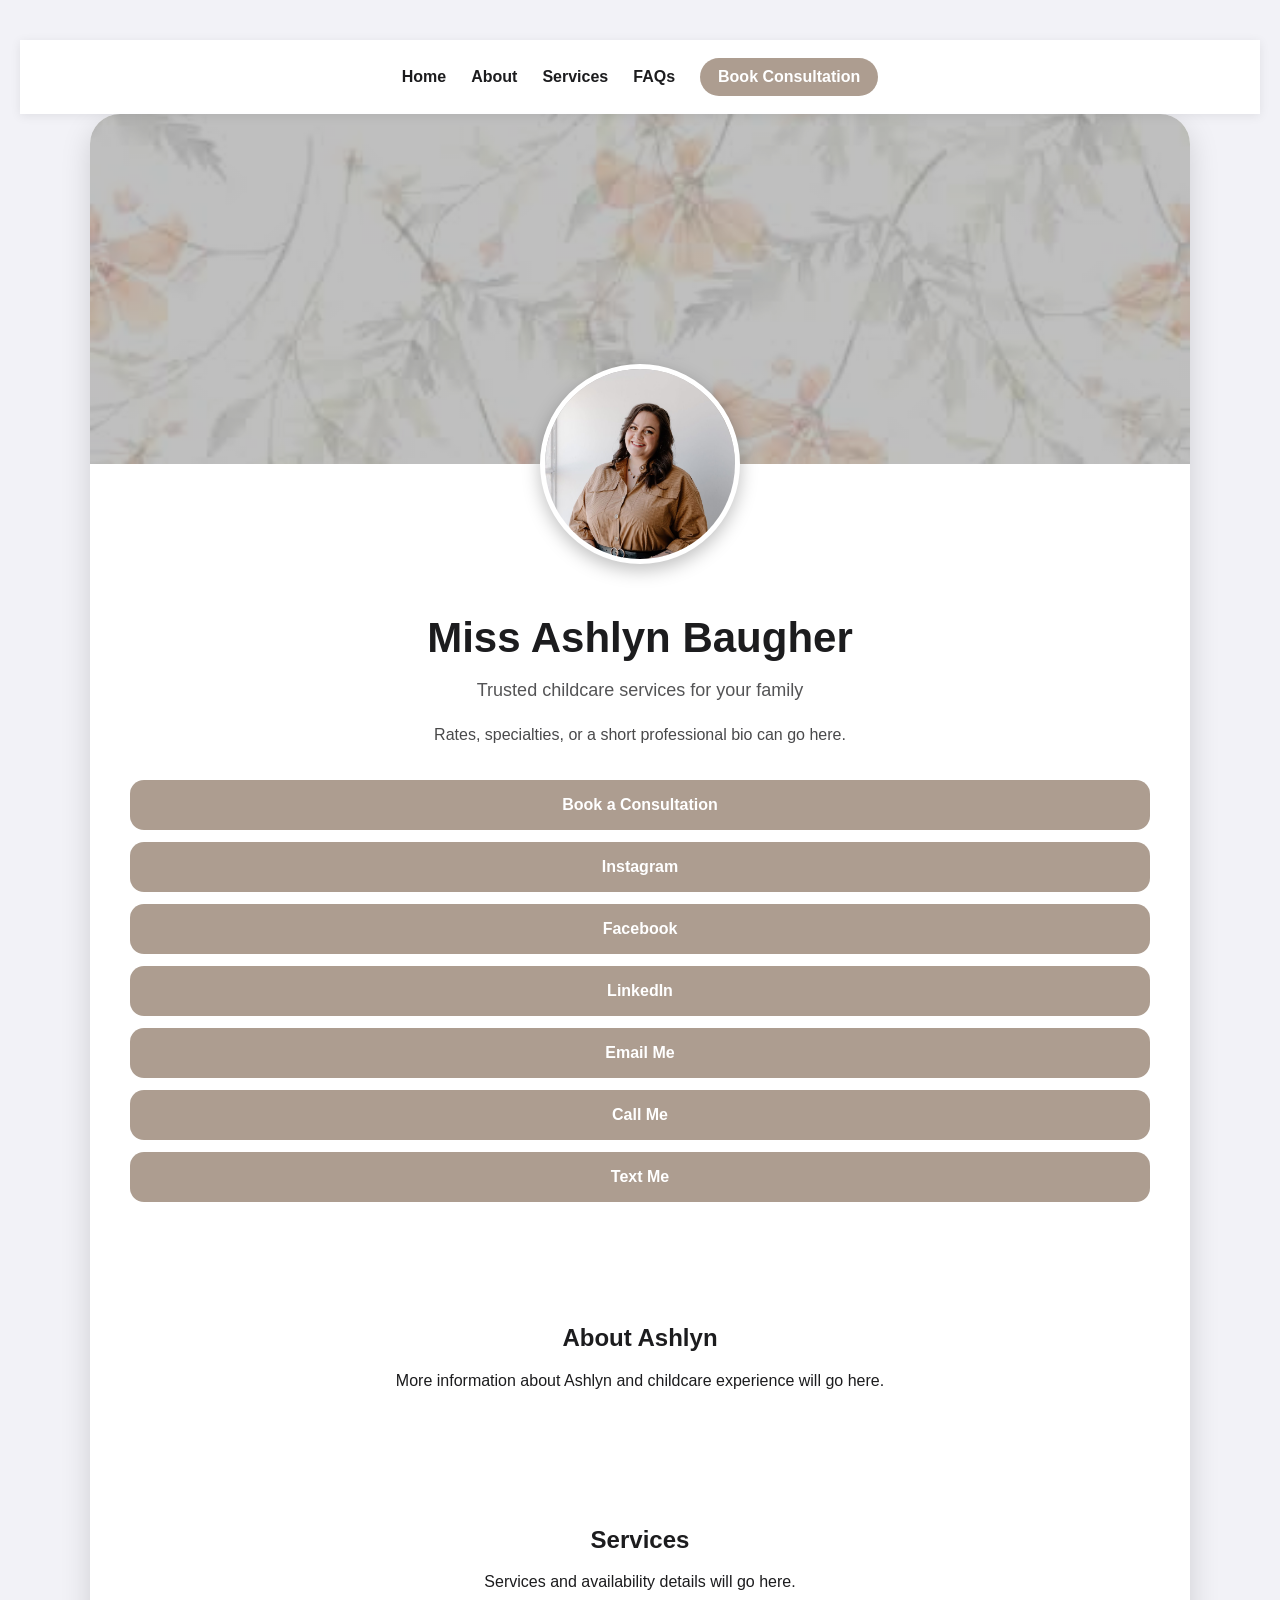
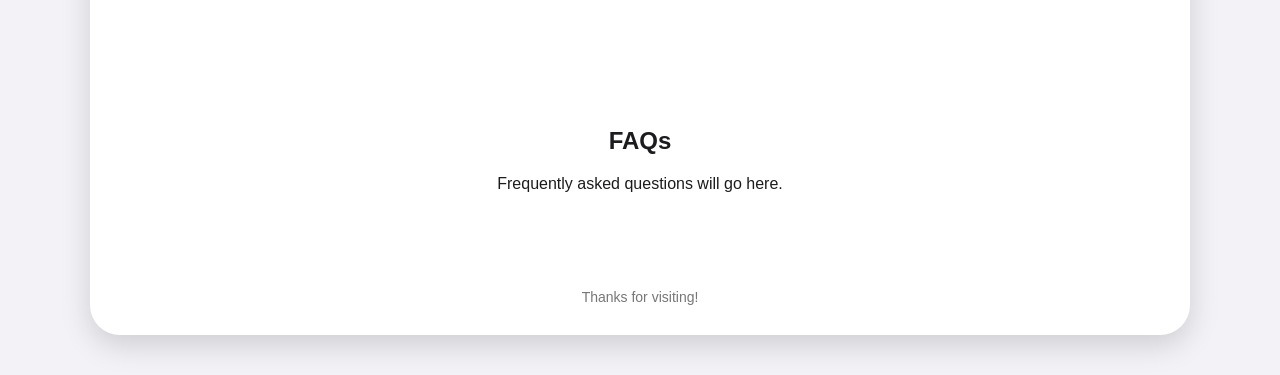
==== index.html @ 83a929c1 "Update index.html" ====
<!DOCTYPE html>
<html lang="en">

<head>

<meta charset="UTF-8">
<meta name="viewport" content="width=device-width, initial-scale=1.0">

<title>Miss Ashlyn's Sitter Services</title>

<link rel="icon" href="favicon.png">
<link rel="apple-touch-icon" href="favicon.png">

<link rel="stylesheet" href="Style.css">

</head>


<body>


<!-- Sticky Navigation -->

<div class="nav-wrapper">

    <nav>

        <a href="#home">Home</a>

        <a href="#about">About</a>

        <a href="#services">Services</a>

        <a href="#faqs">FAQs</a>

        <a href="request.html" class="nav-button">
            Book Consultation
        </a>

    </nav>

</div>



<!-- Website Card -->

<div class="container">


    <div class="site-content">


        <!-- Home Section -->

        <section id="home">


            <div class="banner"></div>


            <img 
                src="IMG_1141.jpeg" 
                alt="Profile Picture" 
                class="profile"
            >


            <div class="content">


                <h1>
                    Miss Ashlyn Baugher
                </h1>


                <p class="subtitle">
                    Trusted childcare services for your family
                </p>


                <p class="bio">
                    Rates, specialties, or a short professional bio can go here.
                </p>


                <a href="request.html" class="cta-button">
                    Book a Consultation
                </a>


                <a class="link" href="https://instagram.com">
                    Instagram
                </a>


                <a class="link" href="https://www.facebook.com/share/1CmH8o6DLt/?mibextid=wwXIfr">
                    Facebook
                </a>


                <a class="link" href="https://linkedin.com/in/">
                    LinkedIn
                </a>


                <a class="link" href="mailto:Missashlynssitterservices@gmail.com">
                    Email Me
                </a>


                <a class="link" href="tel:+1620......">
                    Call Me
                </a>


                <a class="link" href="sms:+1620......">
                    Text Me
                </a>


            </div>


        </section>



        <section id="about" class="future-section">

            <h2>
                About Ashlyn
            </h2>

            <p>
                More information about Ashlyn and childcare experience will go here.
            </p>

        </section>



        <section id="services" class="future-section">

            <h2>
                Services
            </h2>

            <p>
                Services and availability details will go here.
            </p>

        </section>



        <section id="faqs" class="future-section">

            <h2>
                FAQs
            </h2>

            <p>
                Frequently asked questions will go here.
            </p>

        </section>



        <div class="footer">

            Thanks for visiting!

        </div>


    </div>


</div>


</body>

</html>
---- Style.css ----
:root {

    color-scheme: light;

    --bg:#f2f2f7;
    --card:#ffffff;
    --text:#1c1c1e;

    --button:#AD9D90;
    --button-hover:#BEBEBB;

}



* {

    box-sizing:border-box;

}



html {

    scroll-behavior:smooth;

}



body {

    margin:0;

    padding:40px 20px;

    font-family:
        -apple-system,
        BlinkMacSystemFont,
        sans-serif;

    background:var(--bg);

    color:var(--text);

}



/*----------------------------------
    MAIN WEBSITE CARD
----------------------------------*/


.container {

    width:100%;

    max-width:1100px;

    margin:auto;

    background:var(--card);

    border-radius:30px;

    overflow:hidden;

    box-shadow:
        0 10px 30px rgba(0,0,0,.15);

    animation:fadeIn .8s ease;

}



/*----------------------------------
    STICKY NAVIGATION
----------------------------------*/


.nav-wrapper {

    position:sticky;

    top:0;

    z-index:1000;

}



nav {

    width:100%;

    display:flex;

    justify-content:center;

    align-items:center;

    gap:25px;

    padding:18px 20px;

    background:
        rgba(255,255,255,.95);

    backdrop-filter:
        blur(12px);

    box-shadow:
        0 2px 10px rgba(0,0,0,.08);

}



nav a {

    color:var(--text);

    text-decoration:none;

    font-weight:600;

    transition:.2s ease;

}



nav a:hover {

    opacity:.7;

}



.nav-button {

    background:var(--button);

    color:white !important;

    padding:10px 18px;

    border-radius:999px;

}



.nav-button:hover {

    background:var(--button-hover);

}



/*----------------------------------
    CONTENT CLIPPING
----------------------------------*/


.site-content {

    overflow:hidden;

}



/*----------------------------------
    ANIMATION
----------------------------------*/


@keyframes fadeIn {

    from {

        opacity:0;

        transform:translateY(20px);

    }

    to {

        opacity:1;

        transform:translateY(0);

    }

}



/*----------------------------------
    BANNER
----------------------------------*/


.banner {

    height:350px;

    background:

        linear-gradient(
            rgba(0,0,0,.25),
            rgba(0,0,0,.25)
        ),

        url("Flowers.JPG");


    background-size:cover;

    background-position:center;

}



/*----------------------------------
    PROFILE
----------------------------------*/


.profile {

    width:200px;

    height:200px;

    border-radius:50%;

    object-fit:cover;

    display:block;

    margin:-100px auto 0;

    border:5px solid white;

    background:white;

    box-shadow:
        0 6px 18px rgba(0,0,0,.25);

}



/*----------------------------------
    CONTENT
----------------------------------*/


.content {

    padding:40px;

    text-align:center;

}



h1 {

    margin:10px 0 5px;

    font-size:42px;

}



.subtitle {

    opacity:.75;

    font-size:18px;

}



.bio {

    line-height:1.8;

    opacity:.8;

    max-width:700px;

    margin:20px auto 30px;

}



/*----------------------------------
    BUTTONS
----------------------------------*/


.cta-button,
.link {

    display:block;

    background:var(--button);

    color:white;

    text-decoration:none;

    padding:16px;

    border-radius:14px;

    margin-bottom:12px;

    font-weight:600;

    transition:.25s ease;

}



.cta-button:hover,
.link:hover {

    background:var(--button-hover);

    transform:translateY(-2px);

}



/*----------------------------------
    FUTURE SECTIONS
----------------------------------*/


.future-section {

    padding:50px 40px;

    text-align:center;

}



/*----------------------------------
    FOOTER
----------------------------------*/


.footer {

    padding:30px;

    text-align:center;

    font-size:14px;

    opacity:.6;

}



/*----------------------------------
    MOBILE
----------------------------------*/


@media(max-width:768px){


    body {

        padding:20px 10px;

    }


    nav {

        flex-wrap:wrap;

        gap:15px;

    }


    .banner {

        height:220px;

    }


    .profile {

        width:150px;

        height:150px;

        margin:-75px auto 0;

    }


    .content {

        padding:25px;

    }


    h1 {

        font-size:32px;

    }

}
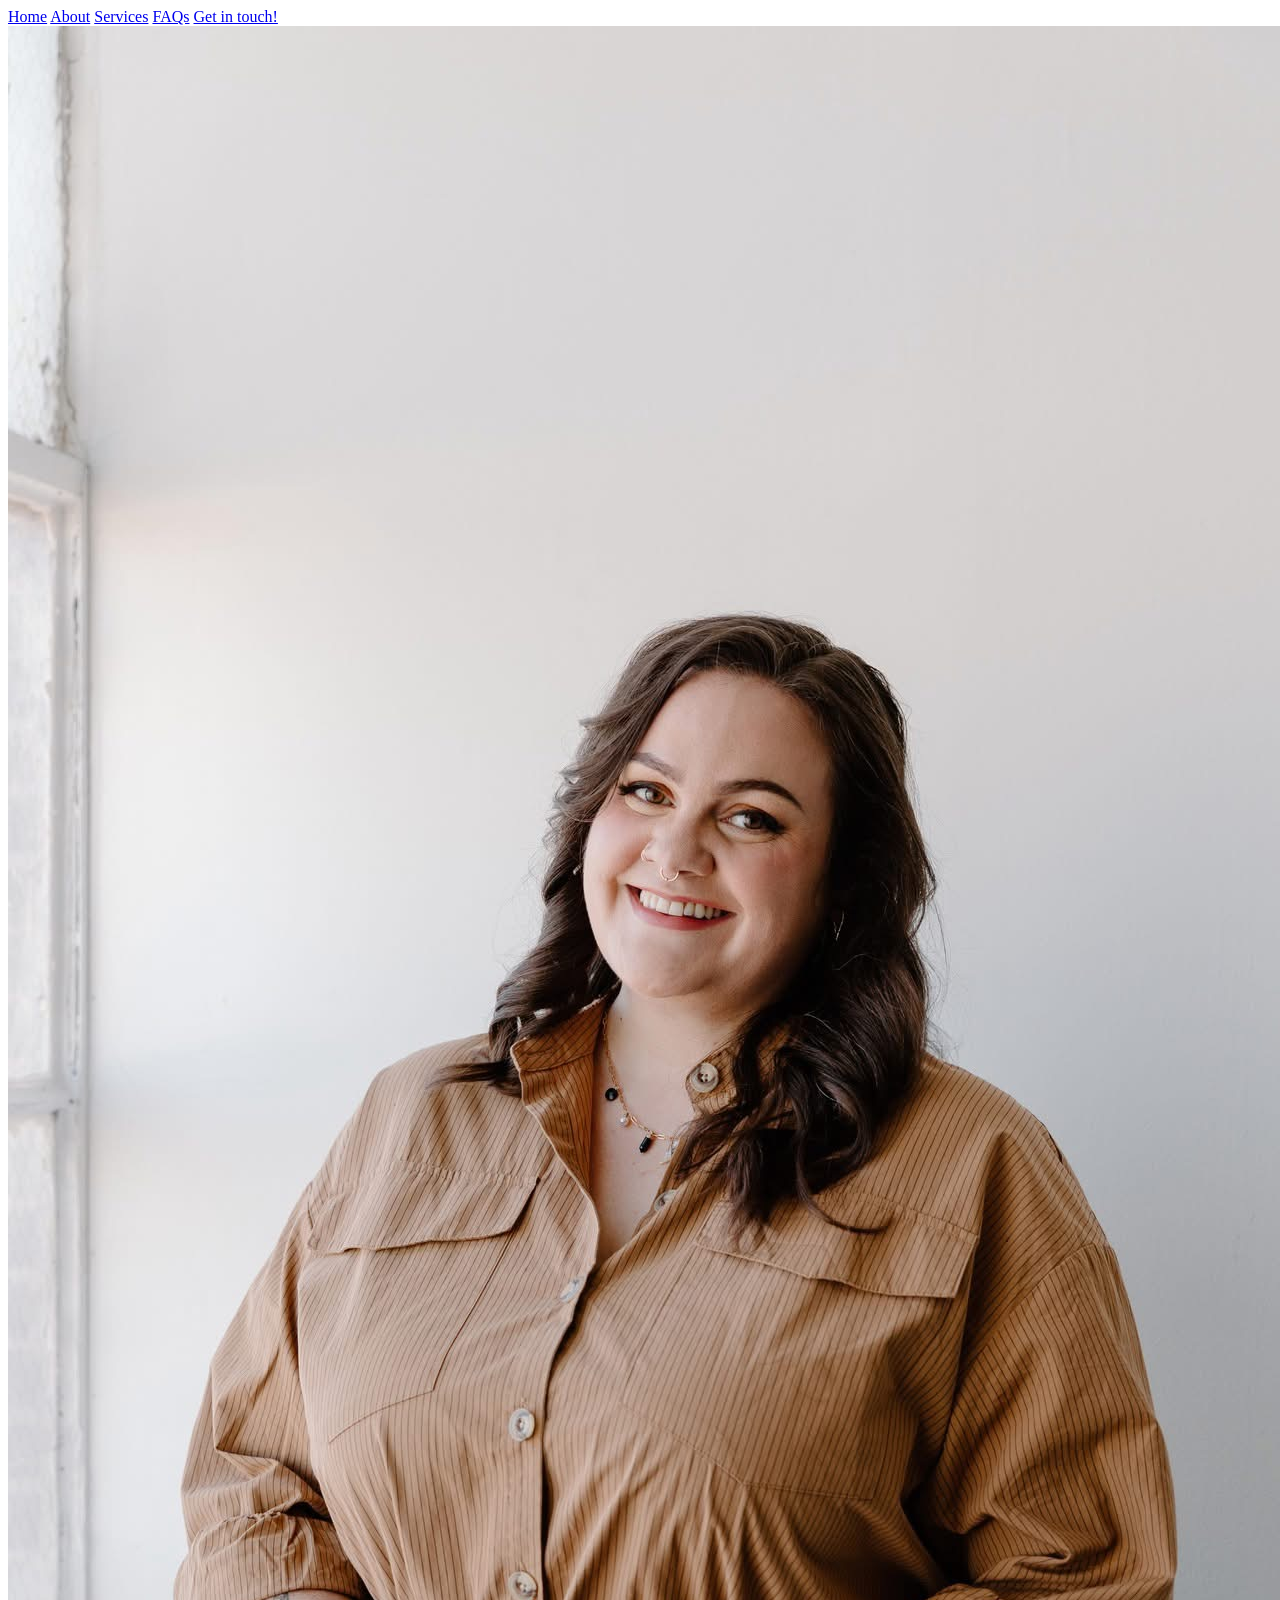
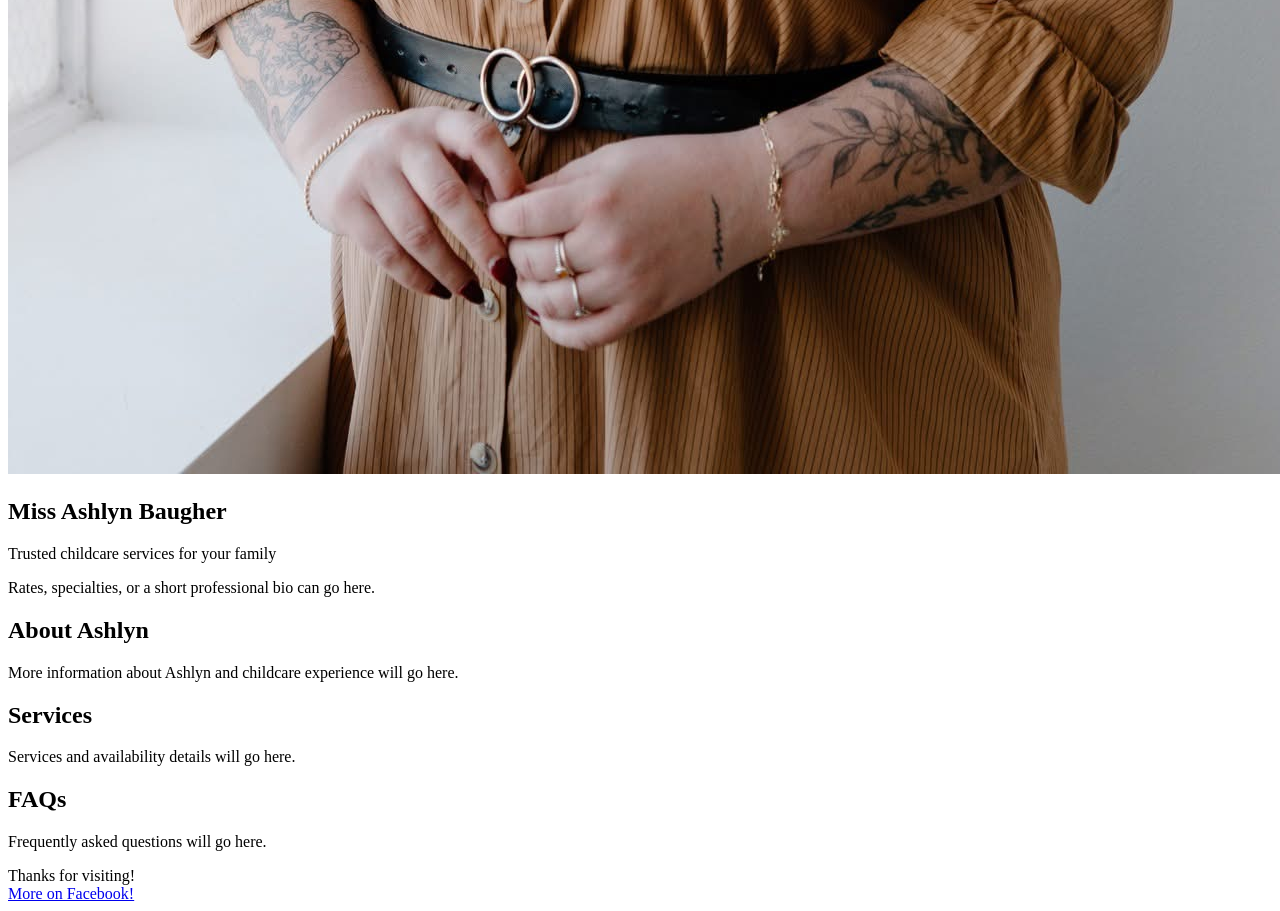
==== commit 9e51ce0f: "Refactor index.html for navigation and footer updates Updated stylesheet link and modified navigatio" ====
--- a/index.html
+++ b/index.html
@@ -11,7 +11,7 @@
 <link rel="icon" href="favicon.png">
 <link rel="apple-touch-icon" href="favicon.png">
 
-<link rel="stylesheet" href="Style.css">
+<link rel="stylesheet" href="style.css">
 
 </head>
 
@@ -19,49 +19,42 @@
 <body>
 
 
-<!-- Sticky Navigation -->
+    <!-- Sticky Navigation -->
+    <div class="nav-wrapper">
 
-<div class="nav-wrapper">
+        <nav>
 
-    <nav>
+            <a href="#home">Home</a>
 
-        <a href="#home">Home</a>
+            <a href="#about">About</a>
 
-        <a href="#about">About</a>
+            <a href="#services">Services</a>
 
-        <a href="#services">Services</a>
+            <a href="#faqs">FAQs</a>
 
-        <a href="#faqs">FAQs</a>
+            <a href="request.html" class="nav-button">
+                Get in touch!
+            </a>
 
-        <a href="request.html" class="nav-button">
-            Book Consultation
-        </a>
+        </nav>
 
-    </nav>
-
-</div>
+    </div>
 
 
-
-<!-- Website Card -->
-
 <div class="container">
-
-
     <div class="site-content">
 
 
         <!-- Home Section -->
-
         <section id="home">
 
 
             <div class="banner"></div>
 
 
-            <img 
-                src="IMG_1141.jpeg" 
-                alt="Profile Picture" 
+            <img
+                src="IMG_1141.jpeg"
+                alt="Profile Picture"
                 class="profile"
             >
 
@@ -82,41 +75,6 @@
                 <p class="bio">
                     Rates, specialties, or a short professional bio can go here.
                 </p>
-
-
-                <a href="request.html" class="cta-button">
-                    Book a Consultation
-                </a>
-
-
-                <a class="link" href="https://instagram.com">
-                    Instagram
-                </a>
-
-
-                <a class="link" href="https://www.facebook.com/share/1CmH8o6DLt/?mibextid=wwXIfr">
-                    Facebook
-                </a>
-
-
-                <a class="link" href="https://linkedin.com/in/">
-                    LinkedIn
-                </a>
-
-
-                <a class="link" href="mailto:Missashlynssitterservices@gmail.com">
-                    Email Me
-                </a>
-
-
-                <a class="link" href="tel:+1620......">
-                    Call Me
-                </a>
-
-
-                <a class="link" href="sms:+1620......">
-                    Text Me
-                </a>
 
 
             </div>
@@ -153,7 +111,6 @@
         </section>
 
 
-
         <section id="faqs" class="future-section">
 
             <h2>
@@ -167,13 +124,16 @@
         </section>
 
 
-
         <div class="footer">
 
             Thanks for visiting!
-
+          
+      <Div class="Facebook">
+     <a class="link"
+           href="https://www.facebook.com/share/1CmH8o6DLt/?mibextid=wwXIfr">
+            More on Facebook!
+        </a>
         </div>
-
 
     </div>
 
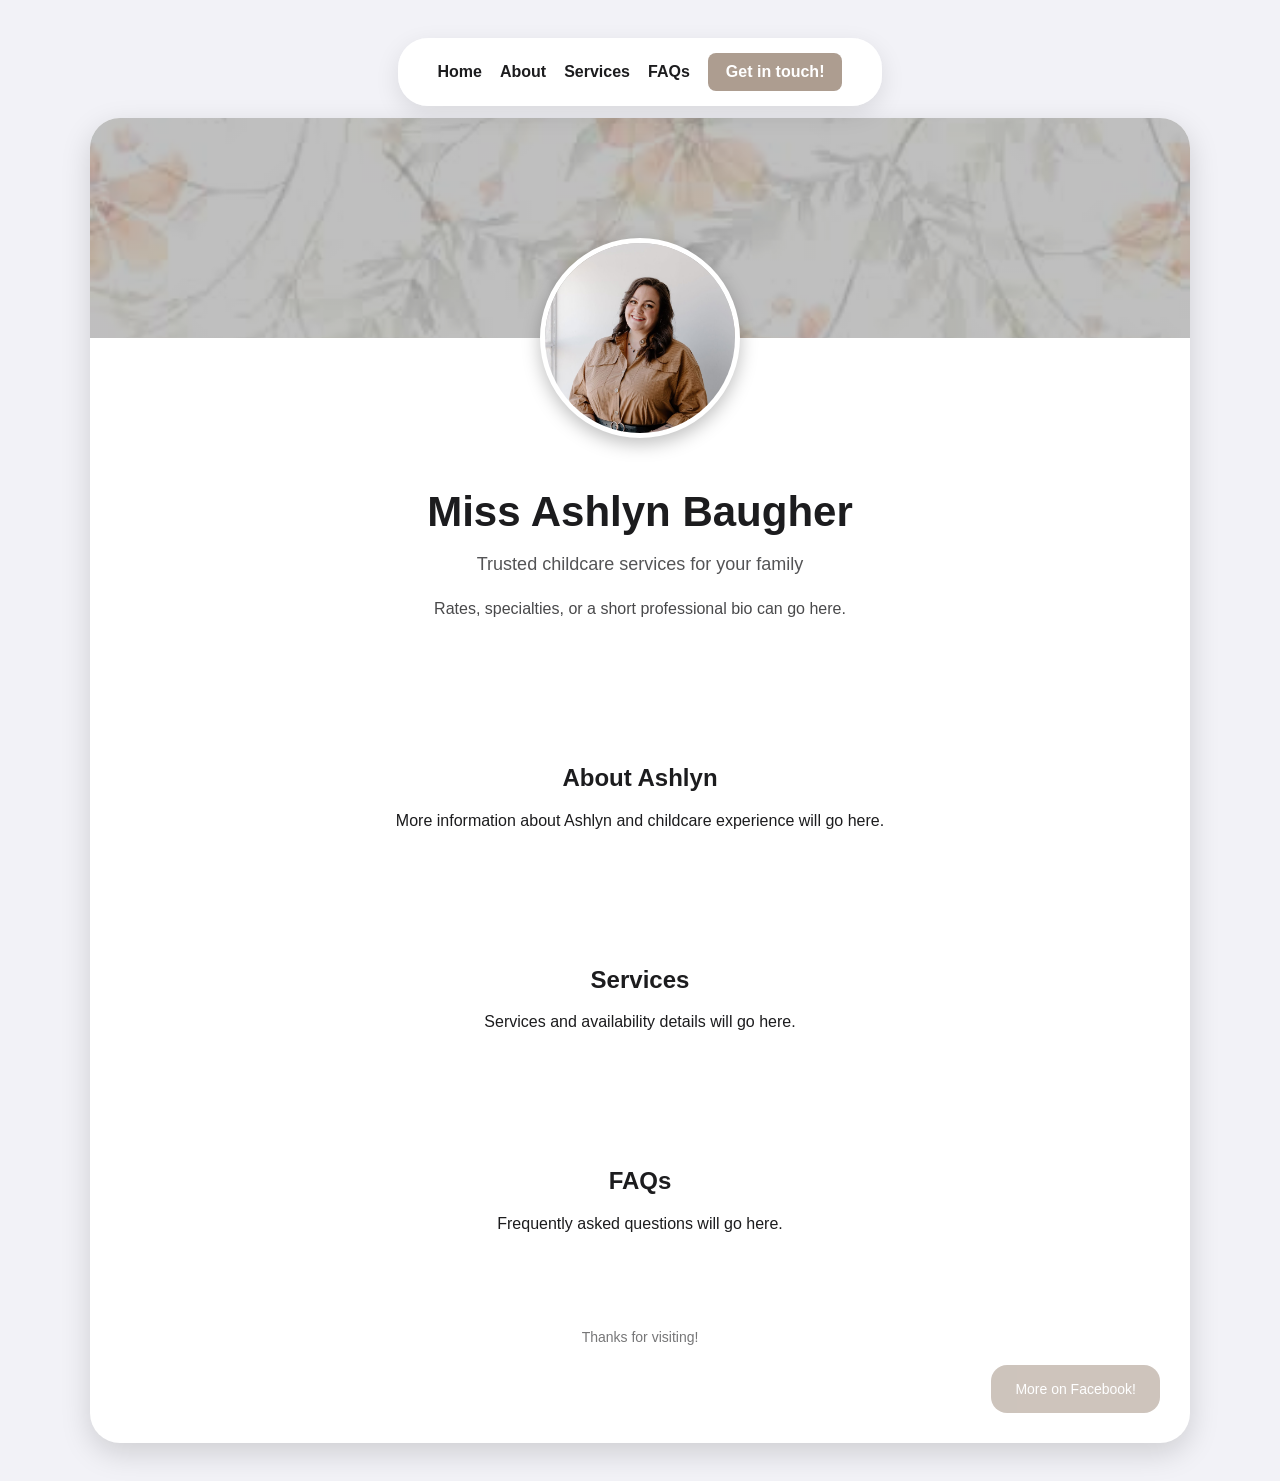
==== commit 3f06e66f: "Update index.html" ====
--- a/index.html
+++ b/index.html
@@ -11,7 +11,7 @@
 <link rel="icon" href="favicon.png">
 <link rel="apple-touch-icon" href="favicon.png">
 
-<link rel="stylesheet" href="style.css">
+<link rel="stylesheet" href="Style.css">
 
 </head>
 
--- a/Style.css
+++ b/Style.css
@@ -0,0 +1,414 @@
+/*----------------------------------
+    VARIABLES
+----------------------------------*/
+
+:root {
+
+    color-scheme: light;
+
+    --bg:#f2f2f7;
+    --card:#ffffff;
+    --text:#1c1c1e;
+
+    --button:#AD9D90;
+    --button-hover:#BEBEBB;
+
+}
+
+
+/*----------------------------------
+    GLOBAL
+----------------------------------*/
+
+* {
+    box-sizing:border-box;
+}
+
+html {
+    scroll-behavior:smooth;
+}
+
+body {
+
+    margin:20px;
+    padding:18px 20px;
+
+    font-family:
+        -apple-system,
+        BlinkMacSystemFont,
+        sans-serif;
+
+    background:var(--bg);
+    color:var(--text);
+
+}
+
+
+/*----------------------------------
+    STICKY NAVIGATION
+----------------------------------*/
+
+.nav-wrapper {
+
+justify-content: center;
+    position:sticky;
+    top:15px;
+
+    z-index:1000;
+
+    width:center;
+
+    display:flex;
+    justify-content:center;
+
+    padding-bottom:1%;
+
+}
+
+/*these are the options within the nav bar*/
+nav {
+
+    width:fit-content;
+    max-width:750px;
+
+    display:flex;
+    justify-content:center;
+    align-items:center;
+
+    gap:18px;
+
+    padding:15px 40px;
+
+    background:
+        rgba(255,255,255,.95);
+
+    backdrop-filter:
+        blur(16px);
+
+    border-radius:30px;
+
+    box-shadow:
+        0 8px 24px rgba(0,0,0,.10);
+
+}
+
+/*These are the font options for the items within the nav bar*/
+nav a {
+
+    color:var(--text);
+
+    text-decoration:none;
+
+    font-weight:600;
+
+    transition:.2s ease;
+
+}
+
+
+nav a:hover {
+
+    opacity:.7;
+
+}
+
+/*these are the options for the get in touch button in nav bar*/
+.nav-button {
+
+    background:var(--button);
+
+    color:white;
+
+    padding:10px 18px;
+
+    border-radius:8px;
+
+}
+
+
+.nav-button:hover {
+
+    background:var(--button-hover);
+
+}
+
+
+/*----------------------------------
+    WEBSITE CARD
+----------------------------------*/
+
+.container {
+
+    width:100%;
+    max-width:1100px;
+
+    margin:auto;
+
+    background:var(--card);
+
+    border-radius:30px;
+
+    overflow:hidden;
+
+    box-shadow:
+        0 10px 30px rgba(0,0,0,.15);
+
+    animation:fadeIn .8s ease;
+
+}
+
+
+.site-content {
+
+    width:100%;
+
+}
+
+
+/*----------------------------------
+    ANIMATION
+----------------------------------*/
+
+@keyframes fadeIn {
+
+    from {
+
+        opacity:0;
+
+        transform:translateY(20px);
+
+    }
+
+
+    to {
+
+        opacity:1;
+
+        transform:translateY(0);
+
+    }
+
+}
+
+
+/*----------------------------------
+    BANNER
+----------------------------------*/
+
+.banner {
+
+    height:220px;
+
+    background:
+
+        linear-gradient(
+            rgba(0,0,0,.25),
+            rgba(0,0,0,.25)
+        ),
+
+        url("Flowers.JPG");
+
+    background-size:cover;
+
+    background-position:center;
+
+}
+
+
+/*----------------------------------
+    PROFILE
+----------------------------------*/
+
+.profile {
+
+    width:200px;
+
+    height:200px;
+
+    border-radius:50%;
+
+    object-fit:cover;
+
+    display:block;
+
+    margin:-100px auto 0;
+
+    border:5px solid white;
+
+    background:white;
+
+    box-shadow:
+        0 6px 18px rgba(0,0,0,.25);
+
+}
+
+
+/*----------------------------------
+    CONTENT
+----------------------------------*/
+
+.content {
+
+    padding:40px;
+
+    text-align:center;
+
+}
+
+
+h1 {
+
+    margin:10px 15px;
+
+    font-size:42px;
+
+}
+
+
+.subtitle {
+
+    opacity:.75;
+
+    font-size:18px;
+
+}
+
+
+.bio {
+
+    line-height:1.8;
+
+    opacity:.8;
+
+    max-width:700px;
+
+    margin:20px auto 30px;
+
+}
+
+
+/*----------------------------------
+    BUTTONS
+----------------------------------*/
+
+.cta-button,
+.link {
+  
+    display:inline-block;
+
+    background:var(--button);
+
+    color:white;
+
+    text-decoration:none;
+
+    padding:16px 24px;
+
+    border-radius:16px;
+
+    font-weight:500;
+
+    transition:.25s ease;
+
+    Text-align: center;
+
+}
+.Facebook{
+  text-align:right;
+  margin-top:20px;
+  
+}
+
+.cta-button:hover,
+.link:hover {
+
+    background:var(--button-hover);
+
+    transform:translateY(-2px);
+
+}
+
+
+/*----------------------------------
+    SECTIONS
+----------------------------------*/
+
+.future-section {
+
+    padding:50px 14px;
+
+    text-align:center;
+
+}
+
+
+/*----------------------------------
+    FOOTER
+----------------------------------*/
+
+.footer {
+
+    padding:30px;
+
+    text-align:center;
+
+    font-size:14px;
+
+    opacity:.6;
+
+}
+
+/*----------------------------------
+    MOBILE
+----------------------------------*/
+
+@media(max-width:768px){
+
+    body {
+
+        padding:20px 10px;
+
+    }
+
+
+    nav {
+
+        flex-wrap:wrap;
+
+        gap:15px;
+
+        padding:12px 20px;
+
+    }
+
+
+    .banner {
+
+        height:200px;
+
+    }
+
+
+    .profile {
+
+        width:150px;
+
+        height:150px;
+
+        margin:-75px auto 0;
+
+    }
+
+
+    .content {
+
+        padding:25px;
+
+    }
+
+
+    h1 {
+
+        font-size:32px;
+
+    }
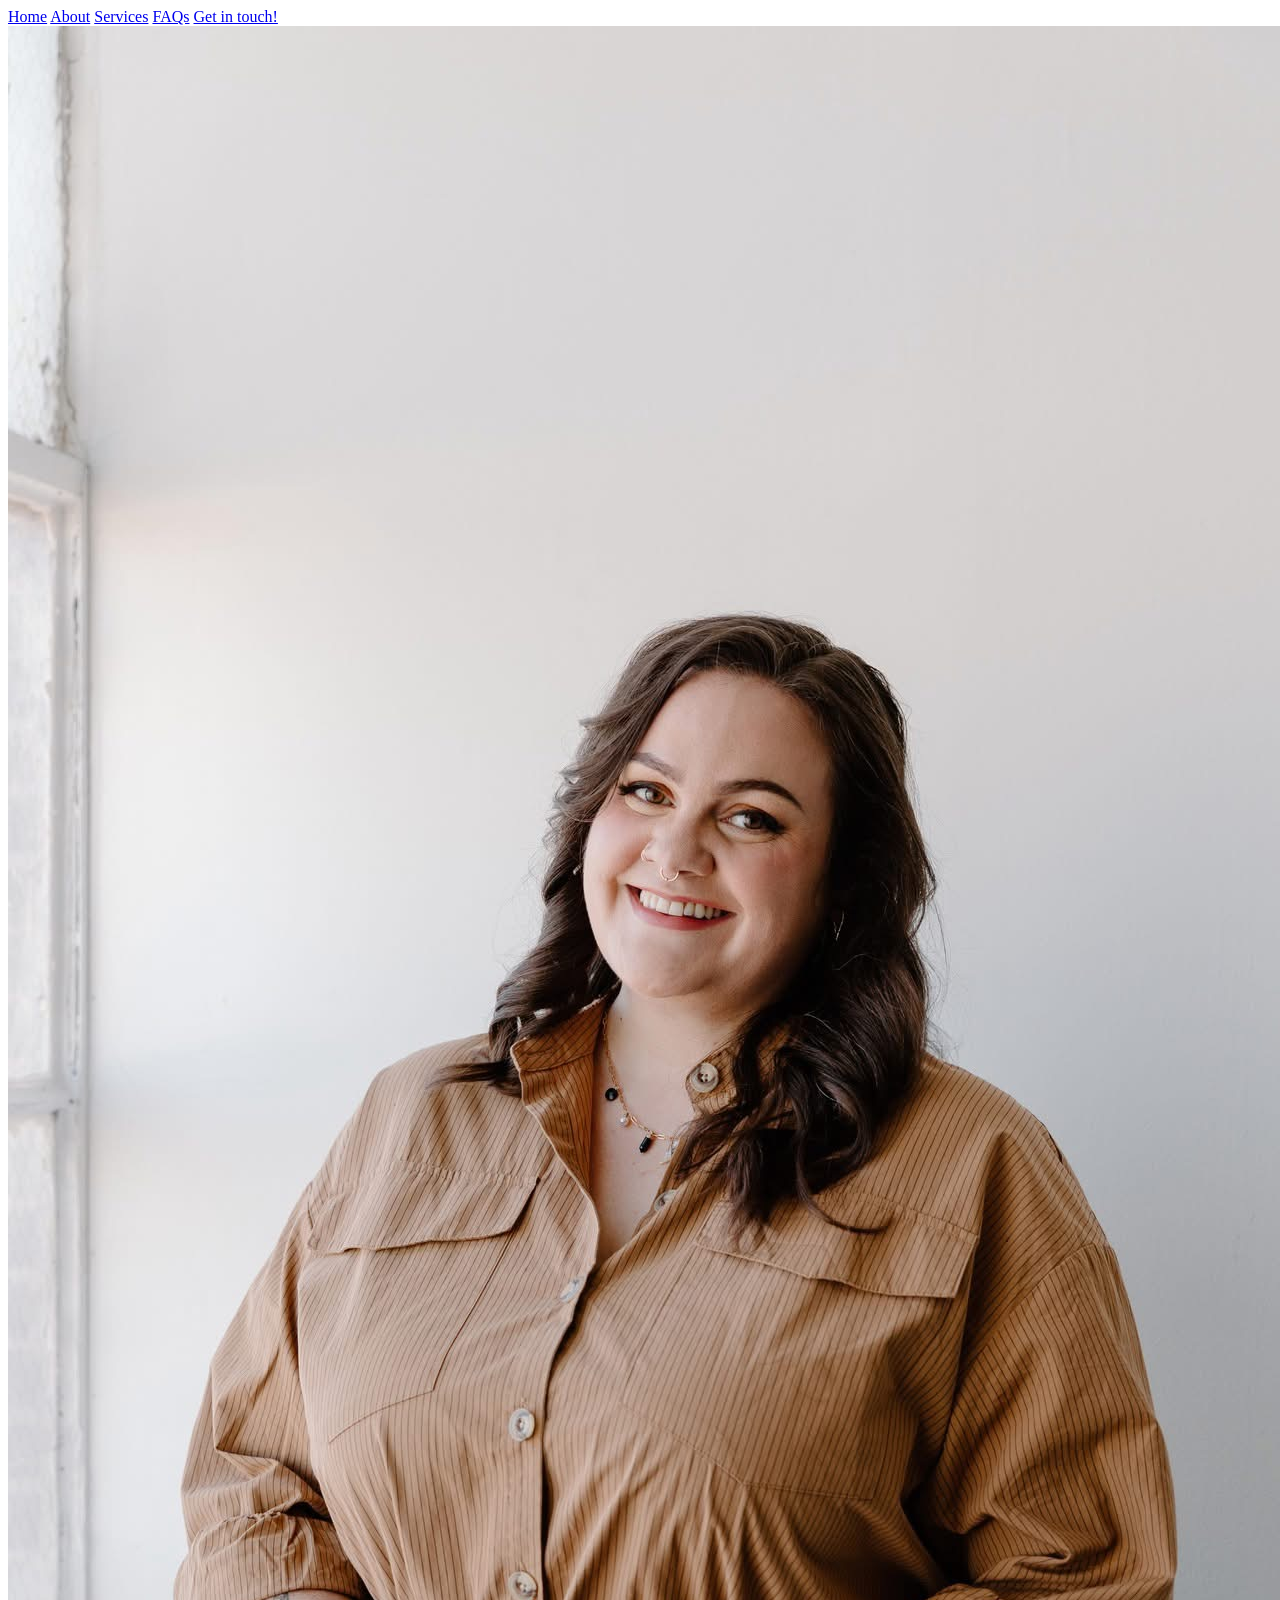
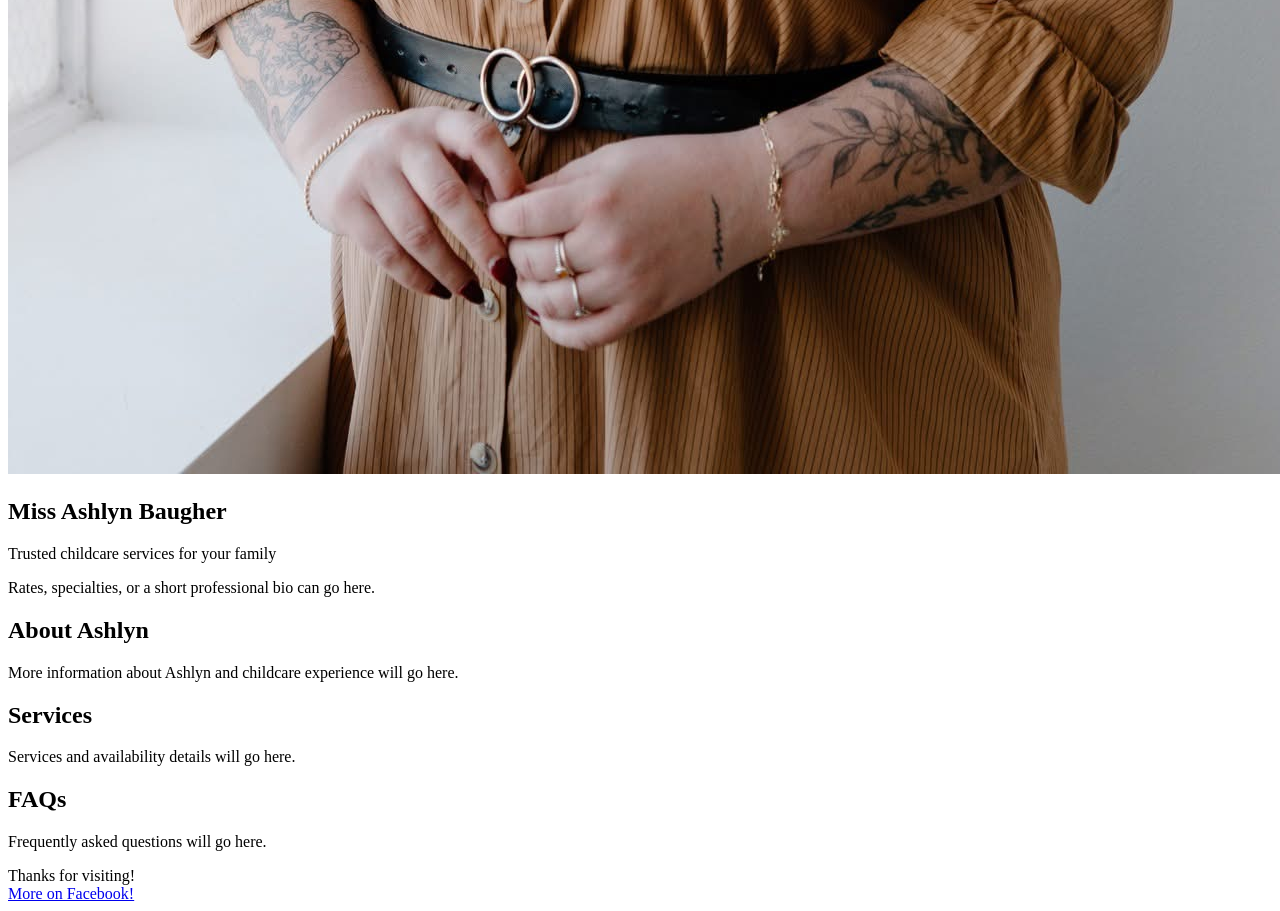
==== commit 15924cc1: "Update index.html" ====
--- a/index.html
+++ b/index.html
@@ -11,7 +11,7 @@
 <link rel="icon" href="favicon.png">
 <link rel="apple-touch-icon" href="favicon.png">
 
-<link rel="stylesheet" href="Style.css">
+<link rel="stylesheet" href="style.css">
 
 </head>
 
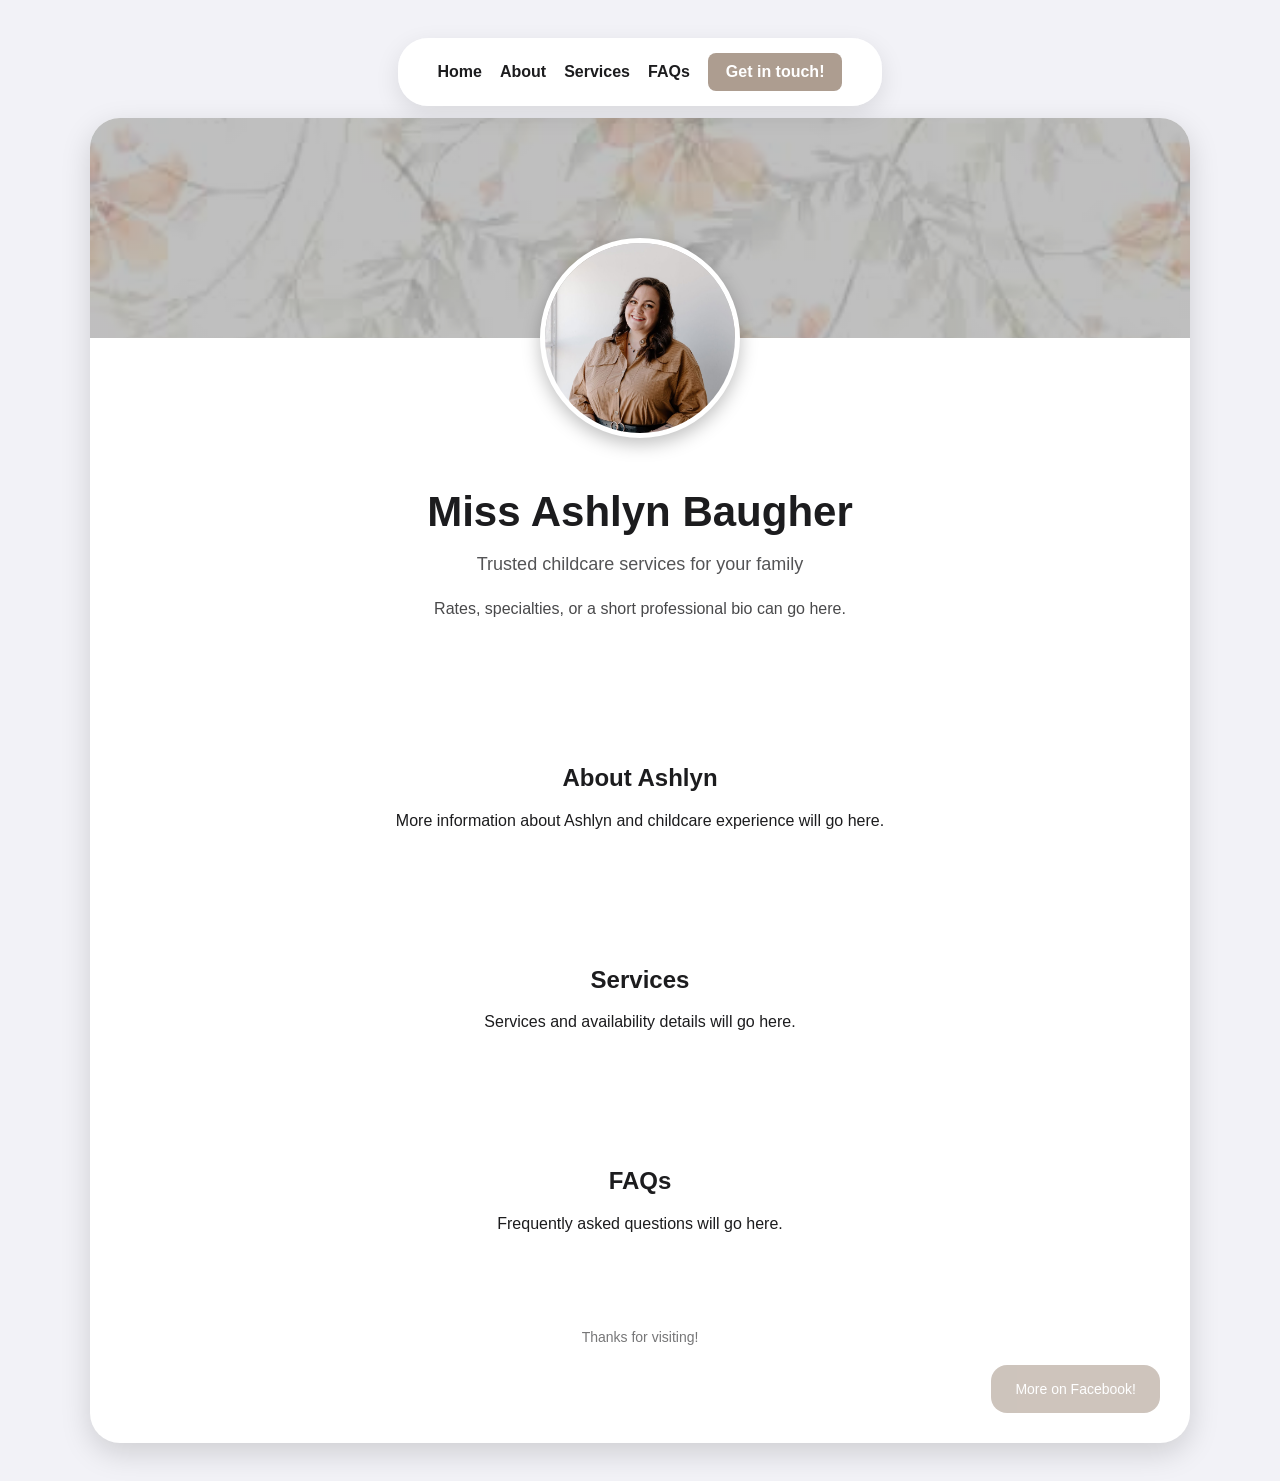
==== commit b83c921e: "Fix stylesheet link case sensitivity" ====
--- a/index.html
+++ b/index.html
@@ -11,7 +11,7 @@
 <link rel="icon" href="favicon.png">
 <link rel="apple-touch-icon" href="favicon.png">
 
-<link rel="stylesheet" href="style.css">
+<link rel="stylesheet" href="Style.css">
 
 </head>
 
--- a/Style.css
+++ b/Style.css
@@ -0,0 +1,414 @@
+/*----------------------------------
+    VARIABLES
+----------------------------------*/
+
+:root {
+
+    color-scheme: light;
+
+    --bg:#f2f2f7;
+    --card:#ffffff;
+    --text:#1c1c1e;
+
+    --button:#AD9D90;
+    --button-hover:#BEBEBB;
+
+}
+
+
+/*----------------------------------
+    GLOBAL
+----------------------------------*/
+
+* {
+    box-sizing:border-box;
+}
+
+html {
+    scroll-behavior:smooth;
+}
+
+body {
+
+    margin:20px;
+    padding:18px 20px;
+
+    font-family:
+        -apple-system,
+        BlinkMacSystemFont,
+        sans-serif;
+
+    background:var(--bg);
+    color:var(--text);
+
+}
+
+
+/*----------------------------------
+    STICKY NAVIGATION
+----------------------------------*/
+
+.nav-wrapper {
+
+justify-content: center;
+    position:sticky;
+    top:15px;
+
+    z-index:1000;
+
+    width:center;
+
+    display:flex;
+    justify-content:center;
+
+    padding-bottom:1%;
+
+}
+
+/*these are the options within the nav bar*/
+nav {
+
+    width:fit-content;
+    max-width:750px;
+
+    display:flex;
+    justify-content:center;
+    align-items:center;
+
+    gap:18px;
+
+    padding:15px 40px;
+
+    background:
+        rgba(255,255,255,.95);
+
+    backdrop-filter:
+        blur(16px);
+
+    border-radius:30px;
+
+    box-shadow:
+        0 8px 24px rgba(0,0,0,.10);
+
+}
+
+/*These are the font options for the items within the nav bar*/
+nav a {
+
+    color:var(--text);
+
+    text-decoration:none;
+
+    font-weight:600;
+
+    transition:.2s ease;
+
+}
+
+
+nav a:hover {
+
+    opacity:.7;
+
+}
+
+/*these are the options for the get in touch button in nav bar*/
+.nav-button {
+
+    background:var(--button);
+
+    color:white;
+
+    padding:10px 18px;
+
+    border-radius:8px;
+
+}
+
+
+.nav-button:hover {
+
+    background:var(--button-hover);
+
+}
+
+
+/*----------------------------------
+    WEBSITE CARD
+----------------------------------*/
+
+.container {
+
+    width:100%;
+    max-width:1100px;
+
+    margin:auto;
+
+    background:var(--card);
+
+    border-radius:30px;
+
+    overflow:hidden;
+
+    box-shadow:
+        0 10px 30px rgba(0,0,0,.15);
+
+    animation:fadeIn .8s ease;
+
+}
+
+
+.site-content {
+
+    width:100%;
+
+}
+
+
+/*----------------------------------
+    ANIMATION
+----------------------------------*/
+
+@keyframes fadeIn {
+
+    from {
+
+        opacity:0;
+
+        transform:translateY(20px);
+
+    }
+
+
+    to {
+
+        opacity:1;
+
+        transform:translateY(0);
+
+    }
+
+}
+
+
+/*----------------------------------
+    BANNER
+----------------------------------*/
+
+.banner {
+
+    height:220px;
+
+    background:
+
+        linear-gradient(
+            rgba(0,0,0,.25),
+            rgba(0,0,0,.25)
+        ),
+
+        url("Flowers.JPG");
+
+    background-size:cover;
+
+    background-position:center;
+
+}
+
+
+/*----------------------------------
+    PROFILE
+----------------------------------*/
+
+.profile {
+
+    width:200px;
+
+    height:200px;
+
+    border-radius:50%;
+
+    object-fit:cover;
+
+    display:block;
+
+    margin:-100px auto 0;
+
+    border:5px solid white;
+
+    background:white;
+
+    box-shadow:
+        0 6px 18px rgba(0,0,0,.25);
+
+}
+
+
+/*----------------------------------
+    CONTENT
+----------------------------------*/
+
+.content {
+
+    padding:40px;
+
+    text-align:center;
+
+}
+
+
+h1 {
+
+    margin:10px 15px;
+
+    font-size:42px;
+
+}
+
+
+.subtitle {
+
+    opacity:.75;
+
+    font-size:18px;
+
+}
+
+
+.bio {
+
+    line-height:1.8;
+
+    opacity:.8;
+
+    max-width:700px;
+
+    margin:20px auto 30px;
+
+}
+
+
+/*----------------------------------
+    BUTTONS
+----------------------------------*/
+
+.cta-button,
+.link {
+  
+    display:inline-block;
+
+    background:var(--button);
+
+    color:white;
+
+    text-decoration:none;
+
+    padding:16px 24px;
+
+    border-radius:16px;
+
+    font-weight:500;
+
+    transition:.25s ease;
+
+    Text-align: center;
+
+}
+.Facebook{
+  text-align:right;
+  margin-top:20px;
+  
+}
+
+.cta-button:hover,
+.link:hover {
+
+    background:var(--button-hover);
+
+    transform:translateY(-2px);
+
+}
+
+
+/*----------------------------------
+    SECTIONS
+----------------------------------*/
+
+.future-section {
+
+    padding:50px 14px;
+
+    text-align:center;
+
+}
+
+
+/*----------------------------------
+    FOOTER
+----------------------------------*/
+
+.footer {
+
+    padding:30px;
+
+    text-align:center;
+
+    font-size:14px;
+
+    opacity:.6;
+
+}
+
+/*----------------------------------
+    MOBILE
+----------------------------------*/
+
+@media(max-width:768px){
+
+    body {
+
+        padding:20px 10px;
+
+    }
+
+
+    nav {
+
+        flex-wrap:wrap;
+
+        gap:15px;
+
+        padding:12px 20px;
+
+    }
+
+
+    .banner {
+
+        height:200px;
+
+    }
+
+
+    .profile {
+
+        width:150px;
+
+        height:150px;
+
+        margin:-75px auto 0;
+
+    }
+
+
+    .content {
+
+        padding:25px;
+
+    }
+
+
+    h1 {
+
+        font-size:32px;
+
+    }
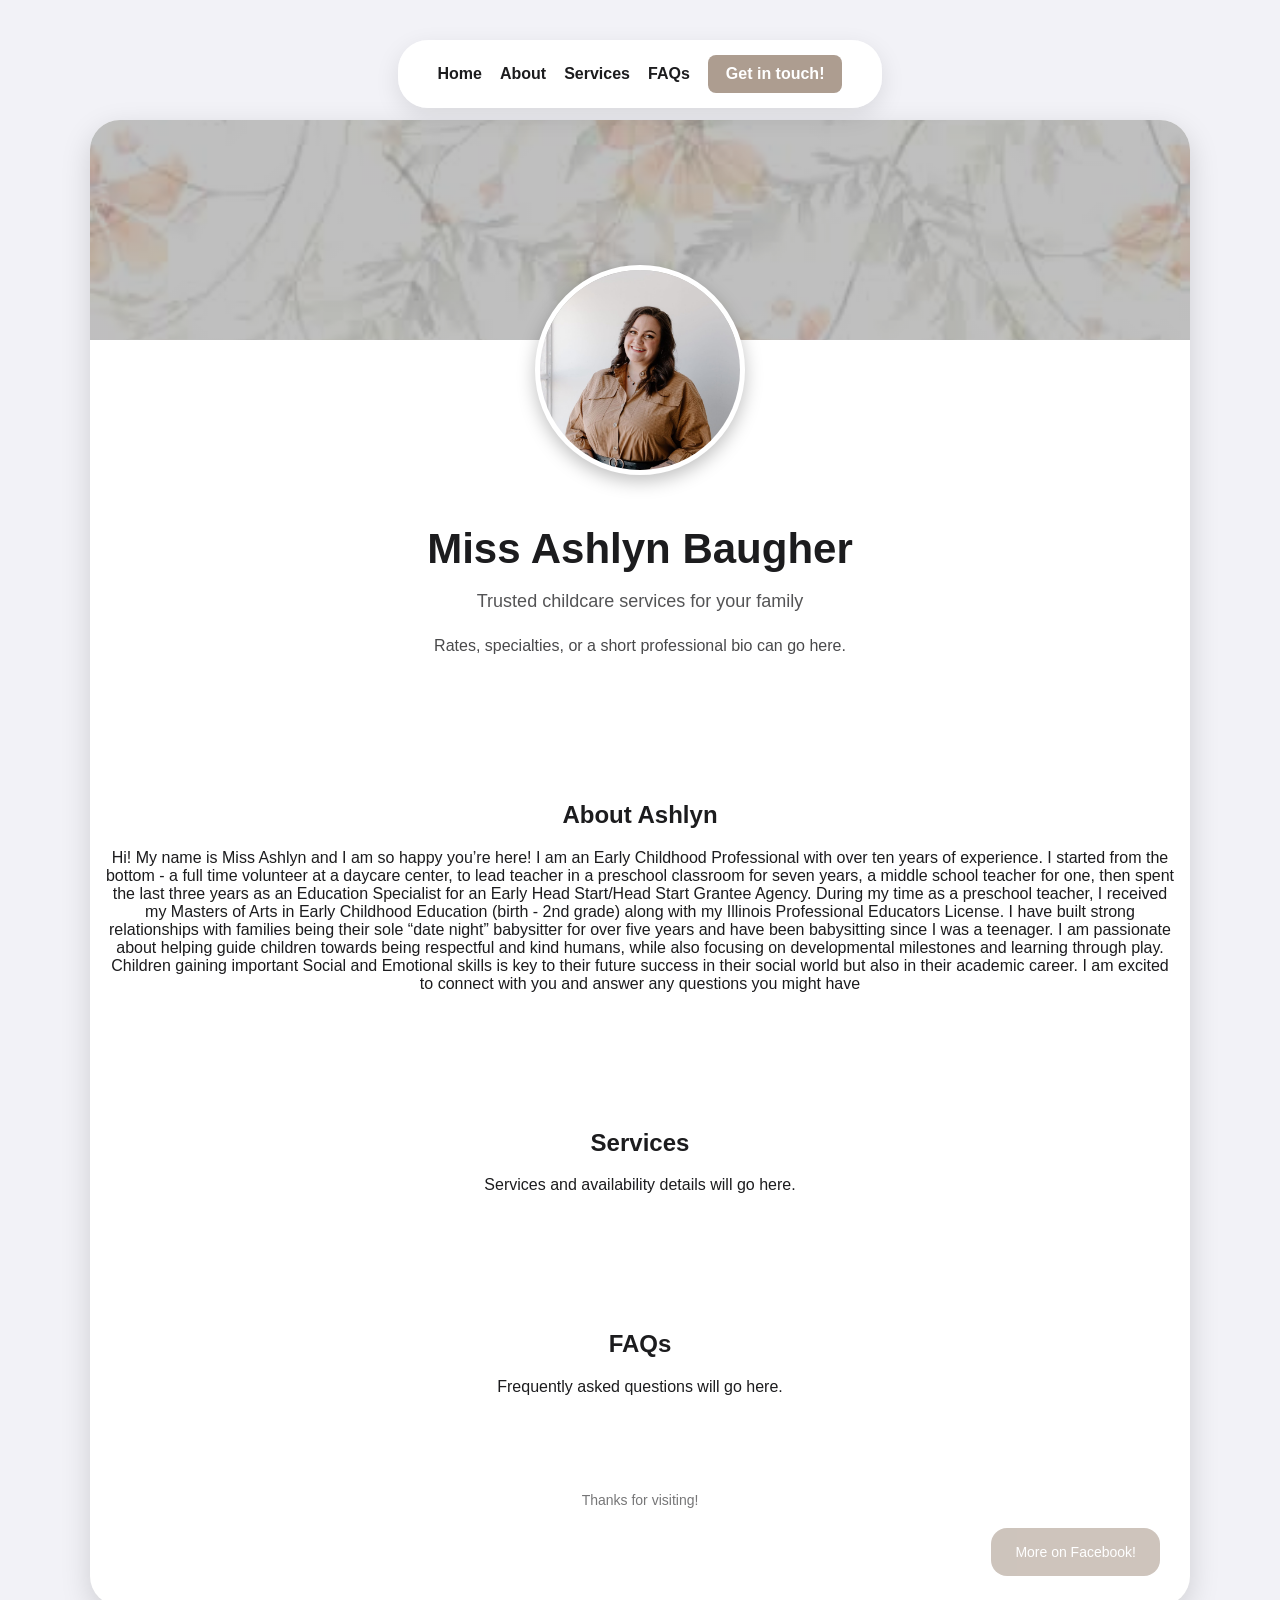
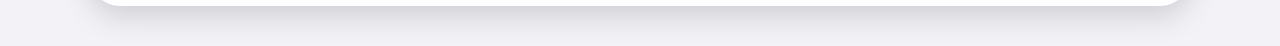
==== commit 9bb23bde: "Update index.html" ====
--- a/index.html
+++ b/index.html
@@ -91,7 +91,13 @@
             </h2>
 
             <p>
-                More information about Ashlyn and childcare experience will go here.
+                Hi! My name is Miss Ashlyn and I am so happy you’re here! I am an Early Childhood Professional with over ten years of experience. I started from the bottom - a full time volunteer at a daycare center, to lead teacher in a preschool classroom for seven years, a middle school teacher for one,  then spent the last three years  as an Education Specialist for an Early Head Start/Head Start Grantee Agency.  During my time as a preschool teacher, I received my Masters of Arts in Early Childhood Education (birth - 2nd grade) along with my Illinois Professional Educators License. 
+
+I have built strong relationships with families being their sole “date night” babysitter for over five years and have been babysitting since I was a teenager. 
+
+I am passionate about helping guide children towards being respectful and kind humans, while also focusing on developmental milestones and learning through play. Children gaining important Social and Emotional skills is key to their future success in their social world but also in their academic career. 
+
+I am excited to connect with you and answer any questions you might have
             </p>
 
         </section>
--- a/Style.css
+++ b/Style.css
@@ -20,18 +20,10 @@
     GLOBAL
 ----------------------------------*/
 
-* {
-    box-sizing:border-box;
-}
-
-html {
-    scroll-behavior:smooth;
-}
-
 body {
 
-    margin:20px;
-    padding:18px 20px;
+    margin:clamp(0px, 2vw, 20px);
+    padding:clamp(10px, 3vw, 20px);
 
     font-family:
         -apple-system,
@@ -197,7 +189,7 @@
 
 .banner {
 
-    height:220px;
+    height:clamp(180px, 30vw, 220px);
 
     background:
 
@@ -221,9 +213,9 @@
 
 .profile {
 
-    width:200px;
-
-    height:200px;
+    width:clamp(150px, 25vw, 200px);
+
+    height:clamp(150px, 25vw, 200px);
 
     border-radius:50%;
 
@@ -231,7 +223,7 @@
 
     display:block;
 
-    margin:-100px auto 0;
+    margin:clamp(-75px, -12vw, -100px) auto 0;
 
     border:5px solid white;
 
@@ -249,7 +241,7 @@
 
 .content {
 
-    padding:40px;
+    padding:clamp(20px, 5vw, 40px);
 
     text-align:center;
 
@@ -260,7 +252,7 @@
 
     margin:10px 15px;
 
-    font-size:42px;
+    font-size:clamp(32px, 6vw, 42px);
 
 }
 
@@ -366,7 +358,9 @@
 
     body {
 
-        padding:20px 10px;
+        margin:0;
+
+        padding:10px;
 
     }
 
@@ -380,35 +374,3 @@
         padding:12px 20px;
 
     }
-
-
-    .banner {
-
-        height:200px;
-
-    }
-
-
-    .profile {
-
-        width:150px;
-
-        height:150px;
-
-        margin:-75px auto 0;
-
-    }
-
-
-    .content {
-
-        padding:25px;
-
-    }
-
-
-    h1 {
-
-        font-size:32px;
-
-    }
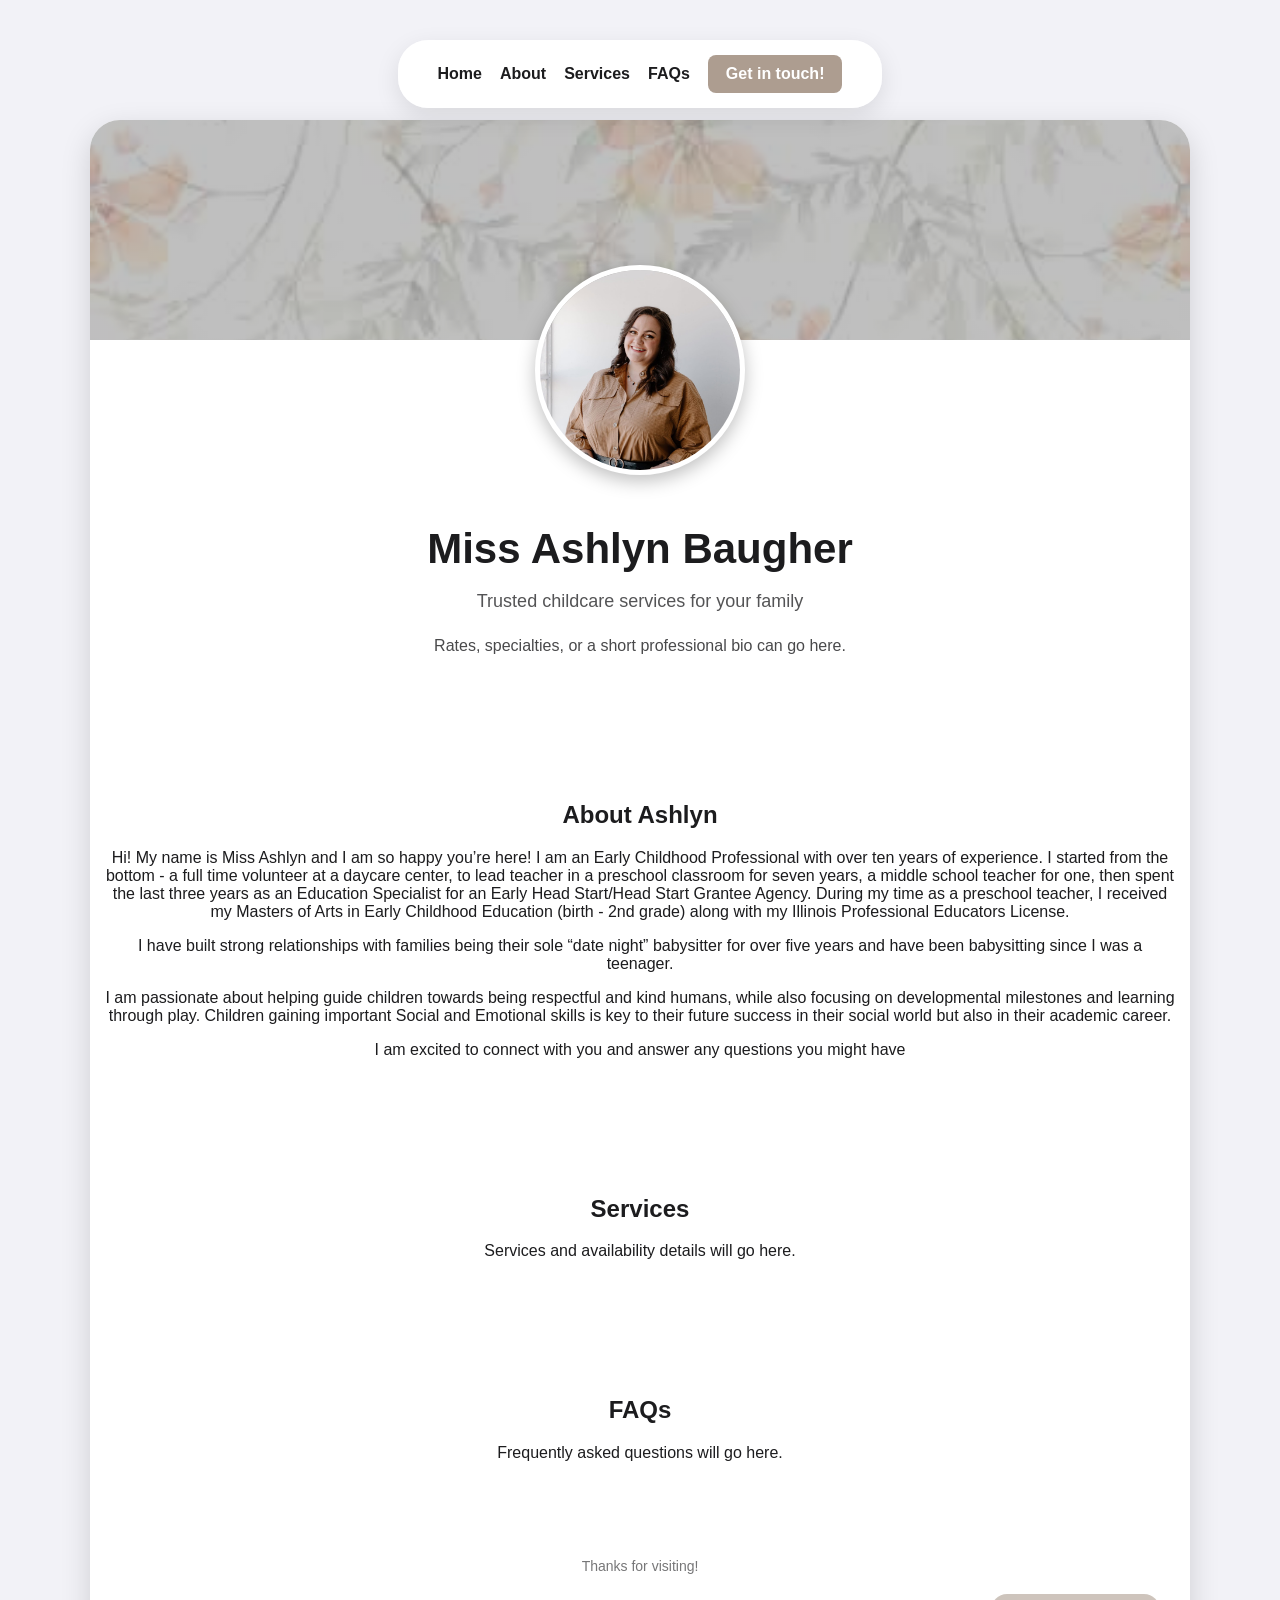
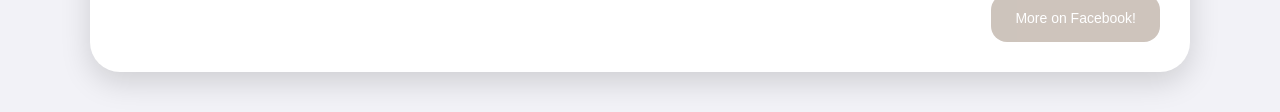
==== commit 396fc12e: "Fix HTML formatting and ensure proper paragraph closure" ====
--- a/index.html
+++ b/index.html
@@ -91,12 +91,14 @@
             </h2>
 
             <p>
-                Hi! My name is Miss Ashlyn and I am so happy you’re here! I am an Early Childhood Professional with over ten years of experience. I started from the bottom - a full time volunteer at a daycare center, to lead teacher in a preschool classroom for seven years, a middle school teacher for one,  then spent the last three years  as an Education Specialist for an Early Head Start/Head Start Grantee Agency.  During my time as a preschool teacher, I received my Masters of Arts in Early Childhood Education (birth - 2nd grade) along with my Illinois Professional Educators License. 
-
+                Hi! My name is Miss Ashlyn and I am so happy you’re here! I am an Early Childhood Professional with over ten years of experience. I started from the bottom - a full time volunteer at a daycare center, to lead teacher in a preschool classroom for seven years, a middle school teacher for one,  then spent the last three years  as an Education Specialist for an Early Head Start/Head Start Grantee Agency.  During my time as a preschool teacher, I received my Masters of Arts in Early Childhood Education (birth - 2nd grade) along with my Illinois Professional Educators License. </p>
+<p>
 I have built strong relationships with families being their sole “date night” babysitter for over five years and have been babysitting since I was a teenager. 
-
+</p>
+<p>
 I am passionate about helping guide children towards being respectful and kind humans, while also focusing on developmental milestones and learning through play. Children gaining important Social and Emotional skills is key to their future success in their social world but also in their academic career. 
-
+</p>
+<p>
 I am excited to connect with you and answer any questions you might have
             </p>
 
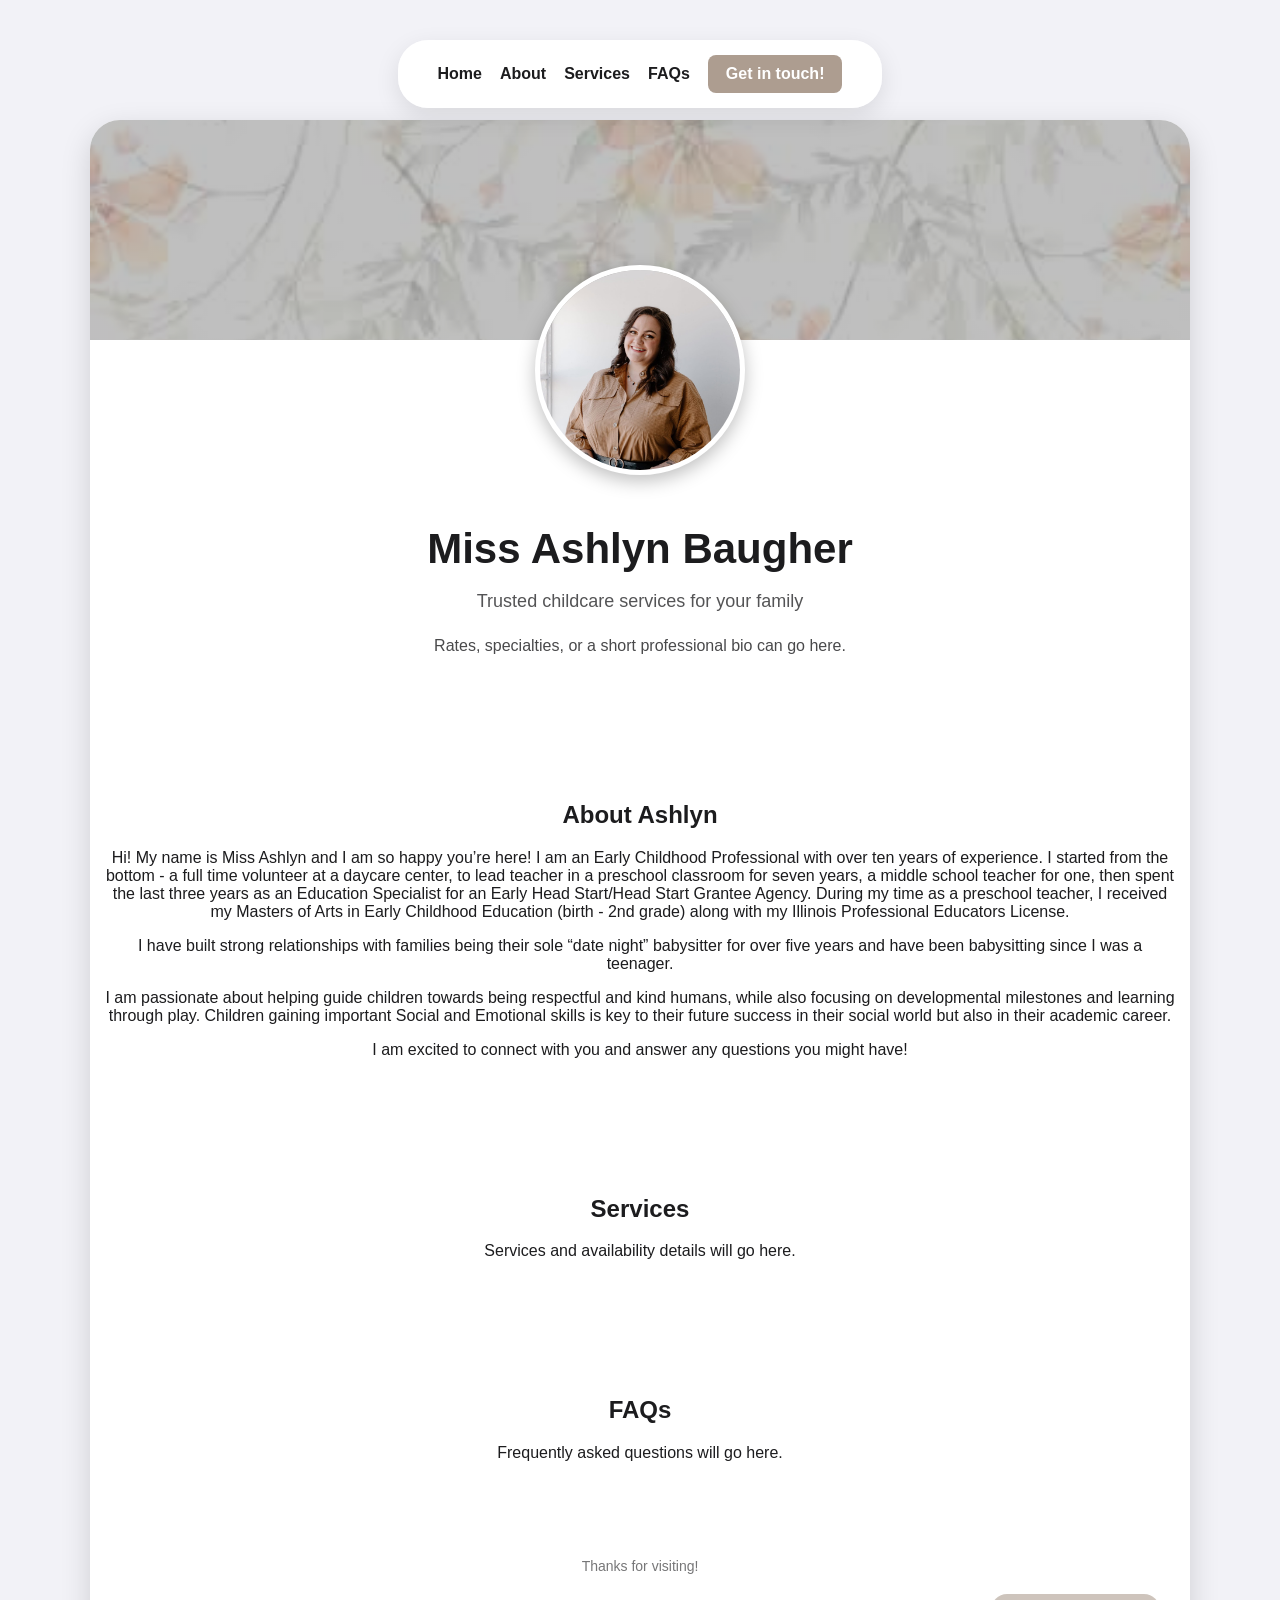
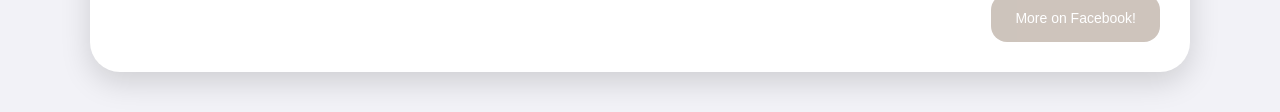
==== commit 8469a6ee: "Update index.html" ====
--- a/index.html
+++ b/index.html
@@ -99,7 +99,7 @@
 I am passionate about helping guide children towards being respectful and kind humans, while also focusing on developmental milestones and learning through play. Children gaining important Social and Emotional skills is key to their future success in their social world but also in their academic career. 
 </p>
 <p>
-I am excited to connect with you and answer any questions you might have
+I am excited to connect with you and answer any questions you might have!
             </p>
 
         </section>
